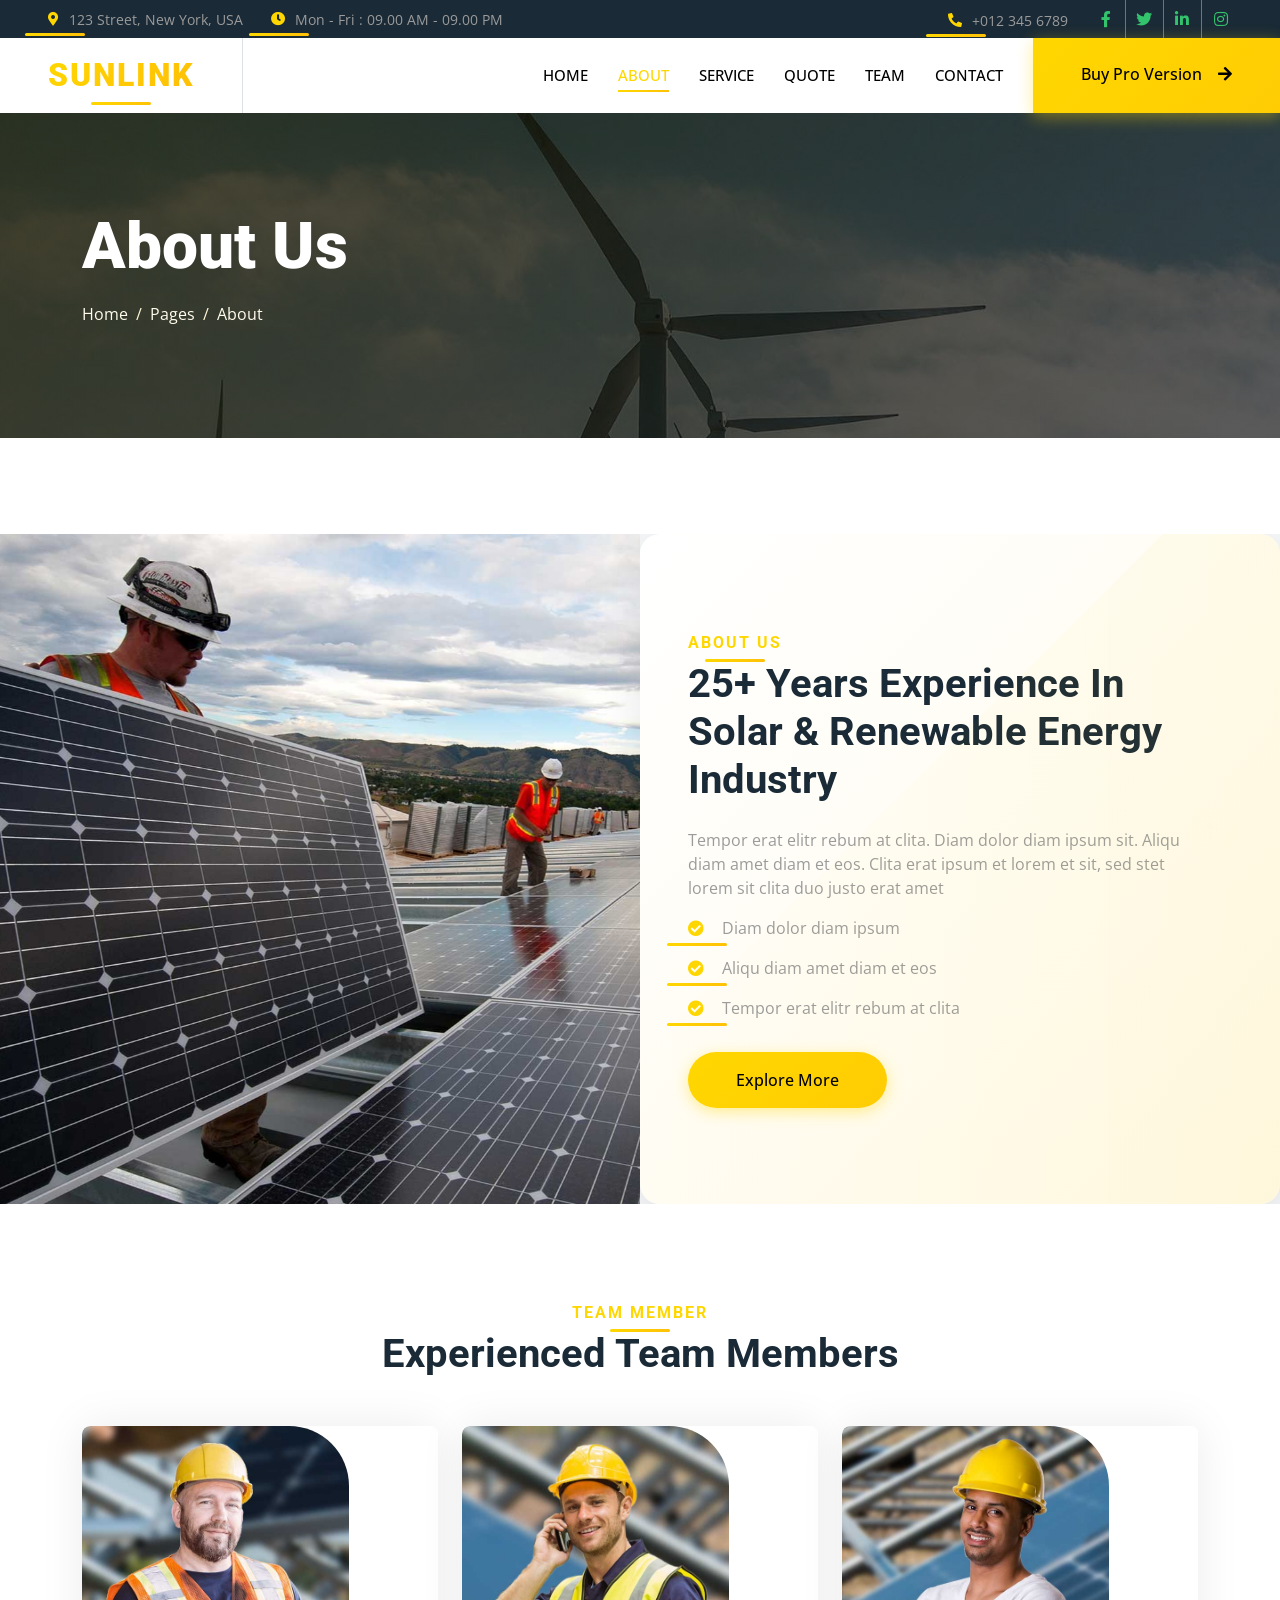
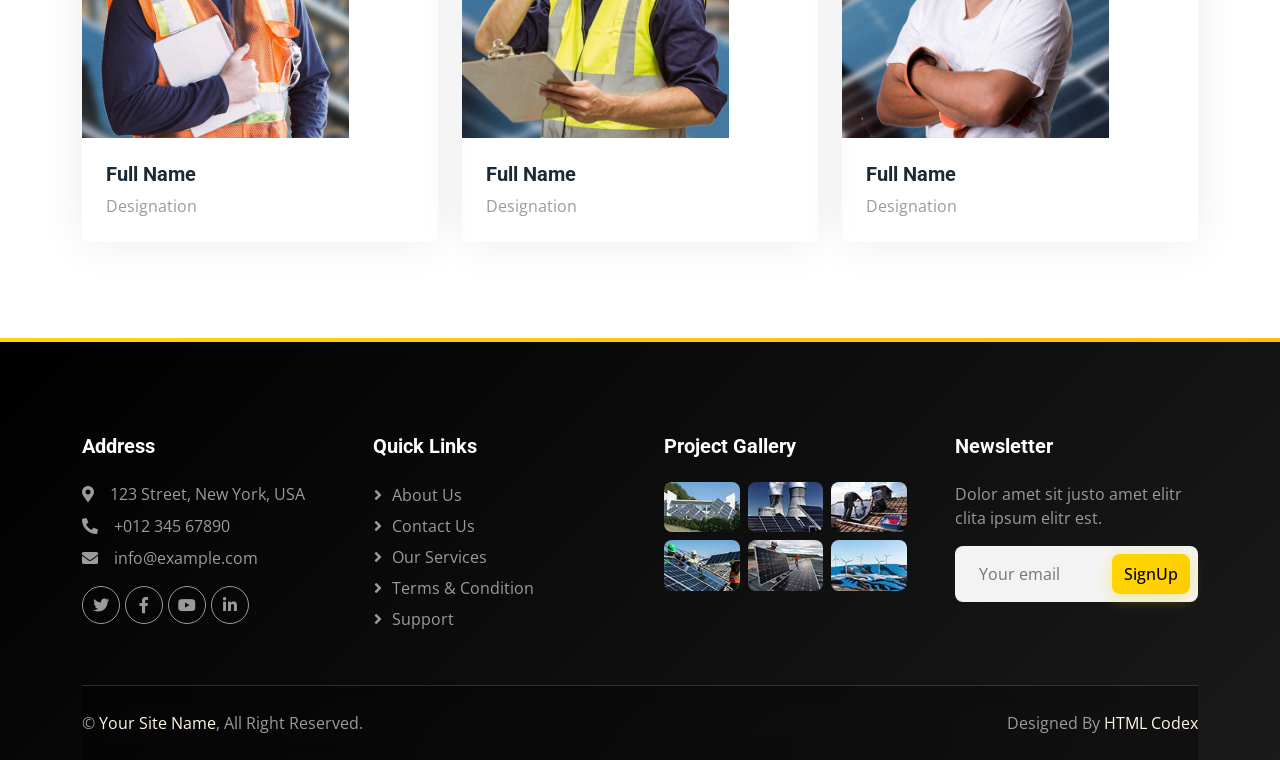
==== about.html @ 8801a206 "first commit" ====
<!DOCTYPE html>
<html lang="en">

<head>
    <meta charset="utf-8">
    <title>sunlink - Renewable Energy Website Template</title>
    <meta content="width=device-width, initial-scale=1.0" name="viewport">
    <meta content="" name="keywords">
    <meta content="" name="description">

    <!-- Favicon -->
    <link href="img/favicon.ico" rel="icon">

    <!-- Google Web Fonts -->
    <link rel="preconnect" href="https://fonts.googleapis.com">
    <link rel="preconnect" href="https://fonts.gstatic.com" crossorigin>
    <link href="https://fonts.googleapis.com/css2?family=Open+Sans:wght@400;500&family=Roboto:wght@500;700;900&display=swap" rel="stylesheet"> 

    <!-- Icon Font Stylesheet -->
    <link href="https://cdnjs.cloudflare.com/ajax/libs/font-awesome/5.10.0/css/all.min.css" rel="stylesheet">
    <link href="https://cdn.jsdelivr.net/npm/bootstrap-icons@1.4.1/font/bootstrap-icons.css" rel="stylesheet">

    <!-- Libraries Stylesheet -->
    <link href="lib/animate/animate.min.css" rel="stylesheet">
    <link href="lib/owlcarousel/assets/owl.carousel.min.css" rel="stylesheet">

    <!-- Customized Bootstrap Stylesheet -->
    <link href="css/bootstrap.min.css" rel="stylesheet">

    <!-- Template Stylesheet -->
    <link href="css/style.css" rel="stylesheet">
</head>

<body>
    <!-- Spinner Start -->
    <div id="spinner" class="show bg-white position-fixed translate-middle w-100 vh-100 top-50 start-50 d-flex align-items-center justify-content-center">
        <div class="spinner-border text-primary" style="width: 3rem; height: 3rem;" role="status">
            <span class="sr-only">Loading...</span>
        </div>
    </div>
    <!-- Spinner End -->


    <!-- Topbar Start -->
    <div class="container-fluid bg-dark p-0">
        <div class="row gx-0 d-none d-lg-flex">
            <div class="col-lg-7 px-5 text-start">
                <div class="h-100 d-inline-flex align-items-center me-4">
                    <small class="fa fa-map-marker-alt text-primary me-2"></small>
                    <small>123 Street, New York, USA</small>
                </div>
                <div class="h-100 d-inline-flex align-items-center">
                    <small class="far fa-clock text-primary me-2"></small>
                    <small>Mon - Fri : 09.00 AM - 09.00 PM</small>
                </div>
            </div>
            <div class="col-lg-5 px-5 text-end">
                <div class="h-100 d-inline-flex align-items-center me-4">
                    <small class="fa fa-phone-alt text-primary me-2"></small>
                    <small>+012 345 6789</small>
                </div>
                <div class="h-100 d-inline-flex align-items-center mx-n2">
                    <a class="btn btn-square btn-link rounded-0 border-0 border-end border-secondary" href=""><i class="fab fa-facebook-f"></i></a>
                    <a class="btn btn-square btn-link rounded-0 border-0 border-end border-secondary" href=""><i class="fab fa-twitter"></i></a>
                    <a class="btn btn-square btn-link rounded-0 border-0 border-end border-secondary" href=""><i class="fab fa-linkedin-in"></i></a>
                    <a class="btn btn-square btn-link rounded-0" href=""><i class="fab fa-instagram"></i></a>
                </div>
            </div>
        </div>
    </div>
    <!-- Topbar End -->


    <!-- Navbar Start -->
    <nav class="navbar navbar-expand-lg bg-white navbar-light sticky-top p-0">
        <a href="index.html" class="navbar-brand d-flex align-items-center border-end px-4 px-lg-5">
            <h2 class="m-0 text-primary">sunlink</h2>
        </a>
        <button type="button" class="navbar-toggler me-4" data-bs-toggle="collapse" data-bs-target="#navbarCollapse">
            <span class="navbar-toggler-icon"></span>
        </button>
        <div class="collapse navbar-collapse" id="navbarCollapse">
            <div class="navbar-nav ms-auto p-4 p-lg-0">
                <a href="index.html" class="nav-item nav-link">Home</a>
                <a href="about.html" class="nav-item nav-link active">About</a>
                <a href="service.html" class="nav-item nav-link">Service</a>
                <a href="quote.html" class="nav-item nav-link">Quote</a>
                <a href="team.html" class="nav-item nav-link">Team</a>
                <a href="contact.html" class="nav-item nav-link">Contact</a>
            </div>
            <a href="https://htmlcodex.com/downloading/?item=2439" class="btn btn-primary rounded-0 py-4 px-lg-5 d-none d-lg-block">Buy Pro Version<i class="fa fa-arrow-right ms-3"></i></a>
        </div>
    </nav>
    <!-- Navbar End -->


    <!-- Page Header Start -->
    <div class="container-fluid page-header py-5">
        <div class="container py-5">
            <h1 class="display-3 text-white mb-3 animated slideInDown">About Us</h1>
            <nav aria-label="breadcrumb animated slideInDown">
                <ol class="breadcrumb">
                    <li class="breadcrumb-item"><a class="text-white" href="#">Home</a></li>
                    <li class="breadcrumb-item"><a class="text-white" href="#">Pages</a></li>
                    <li class="breadcrumb-item text-white active" aria-current="page">About</li>
                </ol>
            </nav>
        </div>
    </div>
    <!-- Page Header End -->


    <!-- About Start -->
    <div class="container-fluid bg-light overflow-hidden px-lg-0" style="margin: 6rem 0;">
        <div class="container about px-lg-0">
            <div class="row g-0 mx-lg-0">
                <div class="col-lg-6 ps-lg-0 wow fadeIn" data-wow-delay="0.1s" style="min-height: 400px;">
                    <div class="position-relative h-100">
                        <img class="position-absolute img-fluid w-100 h-100" src="img/about.jpg" style="object-fit: cover;" alt="">
                    </div>
                </div>
                <div class="col-lg-6 about-text py-5 wow fadeIn" data-wow-delay="0.5s">
                    <div class="p-lg-5 pe-lg-0">
                        <h6 class="text-primary">About Us</h6>
                        <h1 class="mb-4">25+ Years Experience In Solar & Renewable Energy Industry</h1>
                        <p>Tempor erat elitr rebum at clita. Diam dolor diam ipsum sit. Aliqu diam amet diam et eos. Clita erat ipsum et lorem et sit, sed stet lorem sit clita duo justo erat amet</p>
                        <p><i class="fa fa-check-circle text-primary me-3"></i>Diam dolor diam ipsum</p>
                        <p><i class="fa fa-check-circle text-primary me-3"></i>Aliqu diam amet diam et eos</p>
                        <p><i class="fa fa-check-circle text-primary me-3"></i>Tempor erat elitr rebum at clita</p>
                        <a href="" class="btn btn-primary rounded-pill py-3 px-5 mt-3">Explore More</a>
                    </div>
                </div>
            </div>
        </div>
    </div>
    <!-- About End -->


    <!-- Team Start -->
    <div class="container-xxl pb-5">
        <div class="container">
            <div class="text-center mx-auto mb-5 wow fadeInUp" data-wow-delay="0.1s" style="max-width: 600px;">
                <h6 class="text-primary">Team Member</h6>
                <h1 class="mb-4">Experienced Team Members</h1>
            </div>
            <div class="row g-4">
                <div class="col-lg-4 col-md-6 wow fadeInUp" data-wow-delay="0.1s">
                    <div class="team-item rounded overflow-hidden">
                        <div class="d-flex">
                            <img class="img-fluid w-75" src="img/team-1.jpg" alt="">
                            <div class="team-social w-25">
                                <a class="btn btn-lg-square btn-outline-primary rounded-circle mt-3" href=""><i class="fab fa-facebook-f"></i></a>
                                <a class="btn btn-lg-square btn-outline-primary rounded-circle mt-3" href=""><i class="fab fa-twitter"></i></a>
                                <a class="btn btn-lg-square btn-outline-primary rounded-circle mt-3" href=""><i class="fab fa-instagram"></i></a>
                            </div>
                        </div>
                        <div class="p-4">
                            <h5>Full Name</h5>
                            <span>Designation</span>
                        </div>
                    </div>
                </div>
                <div class="col-lg-4 col-md-6 wow fadeInUp" data-wow-delay="0.3s">
                    <div class="team-item rounded overflow-hidden">
                        <div class="d-flex">
                            <img class="img-fluid w-75" src="img/team-2.jpg" alt="">
                            <div class="team-social w-25">
                                <a class="btn btn-lg-square btn-outline-primary rounded-circle mt-3" href=""><i class="fab fa-facebook-f"></i></a>
                                <a class="btn btn-lg-square btn-outline-primary rounded-circle mt-3" href=""><i class="fab fa-twitter"></i></a>
                                <a class="btn btn-lg-square btn-outline-primary rounded-circle mt-3" href=""><i class="fab fa-instagram"></i></a>
                            </div>
                        </div>
                        <div class="p-4">
                            <h5>Full Name</h5>
                            <span>Designation</span>
                        </div>
                    </div>
                </div>
                <div class="col-lg-4 col-md-6 wow fadeInUp" data-wow-delay="0.5s">
                    <div class="team-item rounded overflow-hidden">
                        <div class="d-flex">
                            <img class="img-fluid w-75" src="img/team-3.jpg" alt="">
                            <div class="team-social w-25">
                                <a class="btn btn-lg-square btn-outline-primary rounded-circle mt-3" href=""><i class="fab fa-facebook-f"></i></a>
                                <a class="btn btn-lg-square btn-outline-primary rounded-circle mt-3" href=""><i class="fab fa-twitter"></i></a>
                                <a class="btn btn-lg-square btn-outline-primary rounded-circle mt-3" href=""><i class="fab fa-instagram"></i></a>
                            </div>
                        </div>
                        <div class="p-4">
                            <h5>Full Name</h5>
                            <span>Designation</span>
                        </div>
                    </div>
                </div>
            </div>
        </div>
    </div>
    <!-- Team End -->
        

    <!-- Footer Start -->
    <div class="container-fluid bg-dark text-body footer mt-5 pt-5 wow fadeIn" data-wow-delay="0.1s">
        <div class="container py-5">
            <div class="row g-5">
                <div class="col-lg-3 col-md-6">
                    <h5 class="text-white mb-4">Address</h5>
                    <p class="mb-2"><i class="fa fa-map-marker-alt me-3"></i>123 Street, New York, USA</p>
                    <p class="mb-2"><i class="fa fa-phone-alt me-3"></i>+012 345 67890</p>
                    <p class="mb-2"><i class="fa fa-envelope me-3"></i>info@example.com</p>
                    <div class="d-flex pt-2">
                        <a class="btn btn-square btn-outline-light btn-social" href=""><i class="fab fa-twitter"></i></a>
                        <a class="btn btn-square btn-outline-light btn-social" href=""><i class="fab fa-facebook-f"></i></a>
                        <a class="btn btn-square btn-outline-light btn-social" href=""><i class="fab fa-youtube"></i></a>
                        <a class="btn btn-square btn-outline-light btn-social" href=""><i class="fab fa-linkedin-in"></i></a>
                    </div>
                </div>
                <div class="col-lg-3 col-md-6">
                    <h5 class="text-white mb-4">Quick Links</h5>
                    <a class="btn btn-link" href="">About Us</a>
                    <a class="btn btn-link" href="">Contact Us</a>
                    <a class="btn btn-link" href="">Our Services</a>
                    <a class="btn btn-link" href="">Terms & Condition</a>
                    <a class="btn btn-link" href="">Support</a>
                </div>
                <div class="col-lg-3 col-md-6">
                    <h5 class="text-white mb-4">Project Gallery</h5>
                    <div class="row g-2">
                        <div class="col-4">
                            <img class="img-fluid rounded" src="img/gallery-1.jpg" alt="">
                        </div>
                        <div class="col-4">
                            <img class="img-fluid rounded" src="img/gallery-2.jpg" alt="">
                        </div>
                        <div class="col-4">
                            <img class="img-fluid rounded" src="img/gallery-3.jpg" alt="">
                        </div>
                        <div class="col-4">
                            <img class="img-fluid rounded" src="img/gallery-4.jpg" alt="">
                        </div>
                        <div class="col-4">
                            <img class="img-fluid rounded" src="img/gallery-5.jpg" alt="">
                        </div>
                        <div class="col-4">
                            <img class="img-fluid rounded" src="img/gallery-6.jpg" alt="">
                        </div>
                    </div>
                </div>
                <div class="col-lg-3 col-md-6">
                    <h5 class="text-white mb-4">Newsletter</h5>
                    <p>Dolor amet sit justo amet elitr clita ipsum elitr est.</p>
                    <div class="position-relative mx-auto" style="max-width: 400px;">
                        <input class="form-control border-0 w-100 py-3 ps-4 pe-5" type="text" placeholder="Your email">
                        <button type="button" class="btn btn-primary py-2 position-absolute top-0 end-0 mt-2 me-2">SignUp</button>
                    </div>
                </div>
            </div>
        </div>
        <div class="container">
            <div class="copyright">
                <div class="row">
                    <div class="col-md-6 text-center text-md-start mb-3 mb-md-0">
                        &copy; <a href="#">Your Site Name</a>, All Right Reserved.
                    </div>
                    <div class="col-md-6 text-center text-md-end">
                        
                        <!--/*** The author’s attribution link below must remain intact on your website. ***/-->
                        <!--/*** If you wish to remove this credit link, please purchase the Pro Version from https://htmlcodex.com . ***/-->
                        Designed By <a href="https://htmlcodex.com">HTML Codex</a>
                    </div>
                </div>
            </div>
        </div>
    </div>
    <!-- Footer End -->


    <!-- Back to Top -->
    <a href="#" class="btn btn-lg btn-primary btn-lg-square rounded-circle back-to-top"><i class="fa fa-arrow-up"></i></a>


    <!-- JavaScript Libraries -->
    <script src="https://code.jquery.com/jquery-3.4.1.min.js"></script>
    <script src="https://cdn.jsdelivr.net/npm/bootstrap@5.0.0/dist/js/bootstrap.bundle.min.js"></script>
    <script src="lib/wow/wow.min.js"></script>
    <script src="lib/easing/easing.min.js"></script>
    <script src="lib/waypoints/waypoints.min.js"></script>
    <script src="lib/owlcarousel/owl.carousel.min.js"></script>

    <!-- Template Javascript -->
    <script src="js/main.js"></script>
</body>

</html>
---- css/style.css ----
/********** Template CSS **********/
:root {
    --primary: #FFD700;
    --primary-dark: #FFC107;
    --light: #FFF9E6;
    --dark: #000000;
    --glass: rgba(255, 255, 255, 0.1);
    --glass-border: rgba(255, 215, 0, 0.2);
}

* {
    scroll-behavior: smooth;
}

@keyframes float {
    0%, 100% { transform: translateY(0px); }
    50% { transform: translateY(-20px); }
}

@keyframes pulse-glow {
    0%, 100% { box-shadow: 0 0 20px rgba(255, 215, 0, 0.4); }
    50% { box-shadow: 0 0 40px rgba(255, 215, 0, 0.8); }
}

@keyframes gradient-shift {
    0% { background-position: 0% 50%; }
    50% { background-position: 100% 50%; }
    100% { background-position: 0% 50%; }
}

@keyframes slide-up {
    from {
        opacity: 0;
        transform: translateY(50px);
    }
    to {
        opacity: 1;
        transform: translateY(0);
    }
}

@keyframes fade-in {
    from { opacity: 0; }
    to { opacity: 1; }
}

@keyframes scale-in {
    from {
        opacity: 0;
        transform: scale(0.8);
    }
    to {
        opacity: 1;
        transform: scale(1);
    }
}

@keyframes shimmer {
    0% { background-position: -200% 0; }
    100% { background-position: 200% 0; }
}

.fw-medium {
    font-weight: 500 !important;
}

.fw-bold {
    font-weight: 700 !important;
}

.fw-black {
    font-weight: 900 !important;
}

.back-to-top {
    position: fixed;
    right: 45px;
    bottom: 45px;
    z-index: 9999;
    background: linear-gradient(135deg, #FFD700 0%, #FFC107 100%);
    color: #000000;
    border: none;
    box-shadow: 0 4px 15px rgba(255, 215, 0, 0.4);
    transition: all 0.3s ease;
    animation: pulse-glow 2s infinite;
    cursor: pointer;
    display: flex;
    align-items: center;
    justify-content: center;
}

.back-to-top:hover {
    background: linear-gradient(135deg, #FFC107 0%, #FFD700 100%);
    transform: translateY(-3px) scale(1.1);
    box-shadow: 0 6px 25px rgba(255, 215, 0, 0.8);
}


/*** Spinner ***/
#spinner {
    opacity: 0;
    visibility: hidden;
    transition: opacity .5s ease-out, visibility 0s linear .5s;
    z-index: 99999;
}

#spinner.show {
    transition: opacity .5s ease-out, visibility 0s linear 0s;
    visibility: visible;
    opacity: 1;
}


/*** Button ***/
.btn {
    font-weight: 500;
    transition: .5s;
}

.btn.btn-primary {
    background: linear-gradient(135deg, #FFD700 0%, #FFC107 100%);
    background-size: 200% 200%;
    border: none;
    box-shadow: 0 4px 15px rgba(255, 215, 0, 0.4);
    animation: gradient-shift 3s ease infinite;
}

.btn.btn-primary:hover {
    background: linear-gradient(135deg, #FFC107 0%, #FFD700 100%);
    transform: translateY(-2px) scale(1.05);
    box-shadow: 0 6px 25px rgba(255, 215, 0, 0.6);
}

.btn.btn-outline-primary:hover {
    color: #000000;
    background: var(--primary);
    border-color: var(--primary);
    transform: scale(1.05);
}

.btn-square {
    width: 38px;
    height: 38px;
}

.btn-sm-square {
    width: 32px;
    height: 32px;
}

.btn-lg-square {
    width: 48px;
    height: 48px;
}

.btn-square,
.btn-sm-square,
.btn-lg-square {
    padding: 0;
    display: flex;
    align-items: center;
    justify-content: center;
    font-weight: normal;
}

/*** Navbar ***/
.navbar.sticky-top {
    top: -100px;
    transition: .5s;
}

.navbar .navbar-brand,
.navbar a.btn {
    height: 75px;
}

.navbar .navbar-brand h2 {
    background: linear-gradient(135deg, #FFD700 0%, #FFC107 50%, #FFD700 100%);
    background-size: 200% auto;
    -webkit-background-clip: text;
    -webkit-text-fill-color: transparent;
    background-clip: text;
    font-weight: 900;
    animation: gradient-shift 3s linear infinite;
}

.navbar .navbar-nav .nav-link {
    margin-right: 30px;
    padding: 25px 0;
    color: var(--dark);
    font-size: 15px;
    font-weight: 500;
    text-transform: uppercase;
    outline: none;
    position: relative;
}

.navbar .navbar-nav .nav-link::after {
    content: '';
    position: absolute;
    bottom: 20px;
    left: 0;
    width: 0;
    height: 2px;
    background: linear-gradient(90deg, #FFD700, #FFC107);
    transition: width 0.3s ease;
}

.navbar .navbar-nav .nav-link:hover::after,
.navbar .navbar-nav .nav-link.active::after {
    width: 100%;
}

.navbar .navbar-nav .nav-link:hover,
.navbar .navbar-nav .nav-link.active {
    color: var(--primary);
}

.navbar .dropdown-toggle::after {
    border: none;
    content: "\f107";
    font-family: "Font Awesome 5 Free";
    font-weight: 900;
    vertical-align: middle;
    margin-left: 8px;
}

@media (max-width: 991.98px) {
    .navbar .navbar-nav .nav-link  {
        margin-right: 0;
        padding: 10px 0;
    }

    .navbar .navbar-nav {
        border-top: 1px solid #EEEEEE;
    }
}

@media (min-width: 992px) {
    .navbar .nav-item .dropdown-menu {
        display: block;
        border: none;
        margin-top: 0;
        top: 150%;
        opacity: 0;
        visibility: hidden;
        transition: .5s;
    }

    .navbar .nav-item:hover .dropdown-menu {
        top: 100%;
        visibility: visible;
        transition: .5s;
        opacity: 1;
    }
}


/*** Header ***/
.owl-carousel-inner {
    position: absolute;
    width: 100%;
    height: 100%;
    top: 0;
    left: 0;
    display: flex;
    align-items: center;
    background: linear-gradient(135deg, rgba(0, 0, 0, 0.8) 0%, rgba(0, 0, 0, 0.5) 50%, rgba(0, 0, 0, 0.7) 100%);
}

.header-carousel .owl-carousel-item {
    position: relative;
    overflow: hidden;
}

.header-carousel .owl-carousel-item img {
    transition: transform 0.8s ease;
}

.header-carousel .owl-carousel-item:hover img {
    transform: scale(1.1);
}

@media (max-width: 768px) {
    .header-carousel .owl-carousel-item {
        position: relative;
        min-height: 500px;
    }

    .header-carousel .owl-carousel-item img {
        position: absolute;
        width: 100%;
        height: 100%;
        object-fit: cover;
    }

    .header-carousel .owl-carousel-item p {
        font-size: 16px !important;
    }
}

.header-carousel .owl-dots {
    position: absolute;
    width: 60px;
    height: 100%;
    top: 0;
    right: 30px;
    display: flex;
    flex-direction: column;
    align-items: center;
    justify-content: center;
}

.header-carousel .owl-dots .owl-dot {
    position: relative;
    width: 45px;
    height: 45px;
    margin: 5px 0;
    background: #FFFFFF;
    box-shadow: 0 0 30px rgba(255, 255, 255, .9);
    border-radius: 45px;
    transition: .5s;
}

.header-carousel .owl-dots .owl-dot.active {
    width: 60px;
    height: 60px;
}

.header-carousel .owl-dots .owl-dot img {
    position: absolute;
    width: 100%;
    height: 100%;
    object-fit: cover;
    padding: 2px;
    border-radius: 45px;
    transition: .5s;
}

.page-header {
    background: linear-gradient(rgba(0, 0, 0, .1), rgba(0, 0, 0, .1)), url(../img/carousel-1.jpg) center center no-repeat;
    background-size: cover;
}

.breadcrumb-item + .breadcrumb-item::before {
    color: var(--light);
}


/*** About ***/
@media (min-width: 992px) {
    .container.about {
        max-width: 100% !important;
    }

    .about-text  {
        padding-right: calc(((100% - 960px) / 2) + .75rem);
    }
}

@media (min-width: 1200px) {
    .about-text  {
        padding-right: calc(((100% - 1140px) / 2) + .75rem);
    }
}

@media (min-width: 1400px) {
    .about-text  {
        padding-right: calc(((100% - 1320px) / 2) + .75rem);
    }
}

.about-text {
    background: linear-gradient(135deg, rgba(255, 255, 255, 0.95) 0%, rgba(255, 249, 230, 0.95) 100%);
    backdrop-filter: blur(10px);
    border-radius: 20px;
    box-shadow: 0 10px 40px rgba(0, 0, 0, 0.1);
    position: relative;
    overflow: hidden;
}

.about-text::before {
    content: '';
    position: absolute;
    top: -50%;
    right: -50%;
    width: 100%;
    height: 200%;
    background: linear-gradient(45deg, transparent, rgba(255, 215, 0, 0.05), transparent);
    transform: rotate(45deg);
    animation: shimmer 8s linear infinite;
}


/*** Service ***/
.service-item {
    box-shadow: 0 0 45px rgba(0, 0, 0, .08);
    transition: transform 0.4s cubic-bezier(0.175, 0.885, 0.32, 1.275), box-shadow 0.4s ease;
    border: 1px solid rgba(255, 215, 0, 0.1);
    backdrop-filter: blur(10px);
    background: rgba(255, 255, 255, 0.95);
    overflow: hidden;
    position: relative;
}

.service-item::before {
    content: '';
    position: absolute;
    top: 0;
    left: -100%;
    width: 100%;
    height: 100%;
    background: linear-gradient(90deg, transparent, rgba(255, 215, 0, 0.1), transparent);
    transition: left 0.5s ease;
}

.service-item:hover::before {
    left: 100%;
}

.service-item:hover {
    transform: translateY(-15px) scale(1.02);
    box-shadow: 0 20px 50px rgba(255, 215, 0, 0.4);
    border-color: var(--primary);
}

.service-icon {
    position: relative;
    margin: -50px 0 25px 0;
    width: 100px;
    height: 100px;
    display: flex;
    align-items: center;
    justify-content: center;
    color: var(--dark);
    background: linear-gradient(135deg, #FFD700 0%, #FFC107 100%);
    border-radius: 100px;
    box-shadow: 0 0 45px rgba(255, 215, 0, .4);
    transition: all 0.5s cubic-bezier(0.175, 0.885, 0.32, 1.275);
    animation: float 3s ease-in-out infinite;
}

.service-item:hover .service-icon {
    color: var(--primary);
    background: var(--dark);
    transform: scale(1.2) rotate(360deg);
    box-shadow: 0 0 60px rgba(255, 215, 0, 0.8);
    animation: none;
}


/*** Quote ***/
@media (min-width: 992px) {
    .container.quote {
        max-width: 100% !important;
    }

    .quote-text  {
        padding-right: calc(((100% - 960px) / 2) + .75rem);
    }
}

@media (min-width: 1200px) {
    .quote-text  {
        padding-right: calc(((100% - 1140px) / 2) + .75rem);
    }
}

@media (min-width: 1400px) {
    .quote-text  {
        padding-right: calc(((100% - 1320px) / 2) + .75rem);
    }
}

.quote-text {
    background: linear-gradient(135deg, rgba(255, 255, 255, 0.95) 0%, rgba(255, 249, 230, 0.95) 100%);
    backdrop-filter: blur(10px);
    border-radius: 20px;
    box-shadow: 0 10px 40px rgba(0, 0, 0, 0.1);
    position: relative;
    overflow: hidden;
}

.quote-text::before {
    content: '';
    position: absolute;
    top: -50%;
    left: -50%;
    width: 100%;
    height: 200%;
    background: linear-gradient(45deg, transparent, rgba(255, 215, 0, 0.05), transparent);
    transform: rotate(45deg);
    animation: shimmer 8s linear infinite reverse;
}


/*** Team ***/
.team-item {
    box-shadow: 0 0 45px rgba(0, 0, 0, .08);
    transition: transform 0.4s cubic-bezier(0.175, 0.885, 0.32, 1.275), box-shadow 0.4s ease;
    overflow: hidden;
    position: relative;
}

.team-item::after {
    content: '';
    position: absolute;
    bottom: 0;
    left: 0;
    width: 100%;
    height: 4px;
    background: linear-gradient(90deg, #FFD700, #FFC107, #FFD700);
    background-size: 200% 100%;
    animation: gradient-shift 3s linear infinite;
    transform: scaleX(0);
    transition: transform 0.4s ease;
}

.team-item:hover::after {
    transform: scaleX(1);
}

.team-item:hover {
    transform: translateY(-15px) scale(1.02);
    box-shadow: 0 20px 50px rgba(255, 215, 0, 0.4);
}

.team-item img {
    border-radius: 8px 60px 0 0;
    transition: transform 0.5s ease;
}

.team-item:hover img {
    transform: scale(1.1);
}

.team-item .team-social {
    display: flex;
    flex-direction: column;
    align-items: center;
    justify-content: flex-end;
    background: #FFFFFF;
    transition: .5s;
}

.team-item .team-social .btn-outline-primary {
    border-color: var(--primary);
    color: var(--dark);
    transition: all 0.3s ease;
    opacity: 0;
    transform: translateX(-20px);
    animation: slide-in 0.5s ease forwards;
}

.team-item:hover .team-social .btn-outline-primary {
    opacity: 1;
    transform: translateX(0);
}

.team-item .team-social .btn-outline-primary:nth-child(1) { animation-delay: 0.1s; }
.team-item .team-social .btn-outline-primary:nth-child(2) { animation-delay: 0.2s; }
.team-item .team-social .btn-outline-primary:nth-child(3) { animation-delay: 0.3s; }

.team-item .team-social .btn-outline-primary:hover {
    background: var(--primary);
    border-color: var(--primary);
    color: var(--dark);
    transform: scale(1.2) rotate(10deg);
}


/*** Contact ***/
@media (min-width: 992px) {
    .container.contact {
        max-width: 100% !important;
    }

    .contact-text  {
        padding-left: calc(((100% - 960px) / 2) + .75rem);
    }
}

@media (min-width: 1200px) {
    .contact-text  {
        padding-left: calc(((100% - 1140px) / 2) + .75rem);
    }
}

@media (min-width: 1400px) {
    .contact-text  {
        padding-left: calc(((100% - 1320px) / 2) + .75rem);
    }
}

.contact-text {
    background: linear-gradient(135deg, rgba(255, 255, 255, 0.95) 0%, rgba(255, 249, 230, 0.95) 100%);
    backdrop-filter: blur(10px);
    border-radius: 20px;
    box-shadow: 0 10px 40px rgba(0, 0, 0, 0.1);
    position: relative;
    overflow: hidden;
}

.contact-text::before {
    content: '';
    position: absolute;
    top: -50%;
    right: -50%;
    width: 100%;
    height: 200%;
    background: linear-gradient(45deg, transparent, rgba(255, 215, 0, 0.05), transparent);
    transform: rotate(45deg);
    animation: shimmer 8s linear infinite;
}


/*** Footer ***/
.footer {
    background: linear-gradient(135deg, #000000 0%, #1a1a1a 100%);
    position: relative;
    overflow: hidden;
}

.footer::before {
    content: '';
    position: absolute;
    top: 0;
    left: 0;
    right: 0;
    height: 4px;
    background: linear-gradient(90deg, #FFD700, #FFC107, #FFD700);
    background-size: 200% 100%;
    animation: gradient-shift 3s linear infinite;
}

.footer .btn.btn-social {
    margin-right: 5px;
    color: #9B9B9B;
    border: 1px solid #9B9B9B;
    border-radius: 38px;
    transition: .3s;
    backdrop-filter: blur(5px);
}

.footer .btn.btn-social:hover {
    color: var(--primary);
    background: var(--dark);
    border-color: var(--primary);
    transform: translateY(-3px) scale(1.1);
    box-shadow: 0 5px 20px rgba(255, 215, 0, 0.4);
}

.footer .btn.btn-link {
    display: block;
    margin-bottom: 5px;
    padding: 0;
    text-align: left;
    color: #9B9B9B;
    font-weight: normal;
    text-transform: capitalize;
    transition: .3s;
    position: relative;
}

.footer .btn.btn-link::before {
    position: relative;
    content: "\f105";
    font-family: "Font Awesome 5 Free";
    font-weight: 900;
    margin-right: 10px;
    transition: transform 0.3s ease;
}

.footer .btn.btn-link:hover {
    color: var(--primary);
    letter-spacing: 1px;
    box-shadow: none;
    padding-left: 10px;
}

.footer .btn.btn-link:hover::before {
    transform: translateX(5px);
}

.footer .copyright {
    padding: 25px 0;
    border-top: 1px solid rgba(255, 215, 0, 0.2);
    background: rgba(0, 0, 0, 0.3);
    backdrop-filter: blur(10px);
}

.footer .copyright a {
    color: var(--light);
    transition: color 0.3s ease;
}

.footer .copyright a:hover {
    color: var(--primary);
    text-decoration: underline;
}

/*** Form Enhancements ***/
.form-control,
.form-select {
    border: 2px solid rgba(255, 215, 0, 0.2);
    transition: all 0.3s ease;
    background: rgba(255, 255, 255, 0.95);
}

.form-control:focus,
.form-select:focus {
    border-color: var(--primary);
    box-shadow: 0 0 15px rgba(255, 215, 0, 0.3);
    background: #FFFFFF;
}

.form-floating > .form-control:focus ~ label,
.form-floating > .form-control:not(:placeholder-shown) ~ label {
    color: var(--primary);
}

/*** Section Headers ***/
.text-primary {
    color: var(--primary) !important;
    text-transform: uppercase;
    letter-spacing: 2px;
    font-weight: 700;
    position: relative;
    display: inline-block;
}

.text-primary::after {
    content: '';
    position: absolute;
    bottom: -10px;
    left: 50%;
    transform: translateX(-50%);
    width: 60px;
    height: 3px;
    background: linear-gradient(90deg, #FFD700, #FFC107);
    border-radius: 2px;
}

/*** Page Header ***/
.page-header {
    background: linear-gradient(135deg, rgba(0, 0, 0, 0.8) 0%, rgba(0, 0, 0, 0.6) 100%), url(../img/carousel-1.jpg) center center no-repeat;
    background-size: cover;
    background-attachment: fixed;
    position: relative;
}

.page-header::before {
    content: '';
    position: absolute;
    top: 0;
    left: 0;
    right: 0;
    bottom: 0;
    background: linear-gradient(135deg, rgba(255, 215, 0, 0.1) 0%, transparent 100%);
}
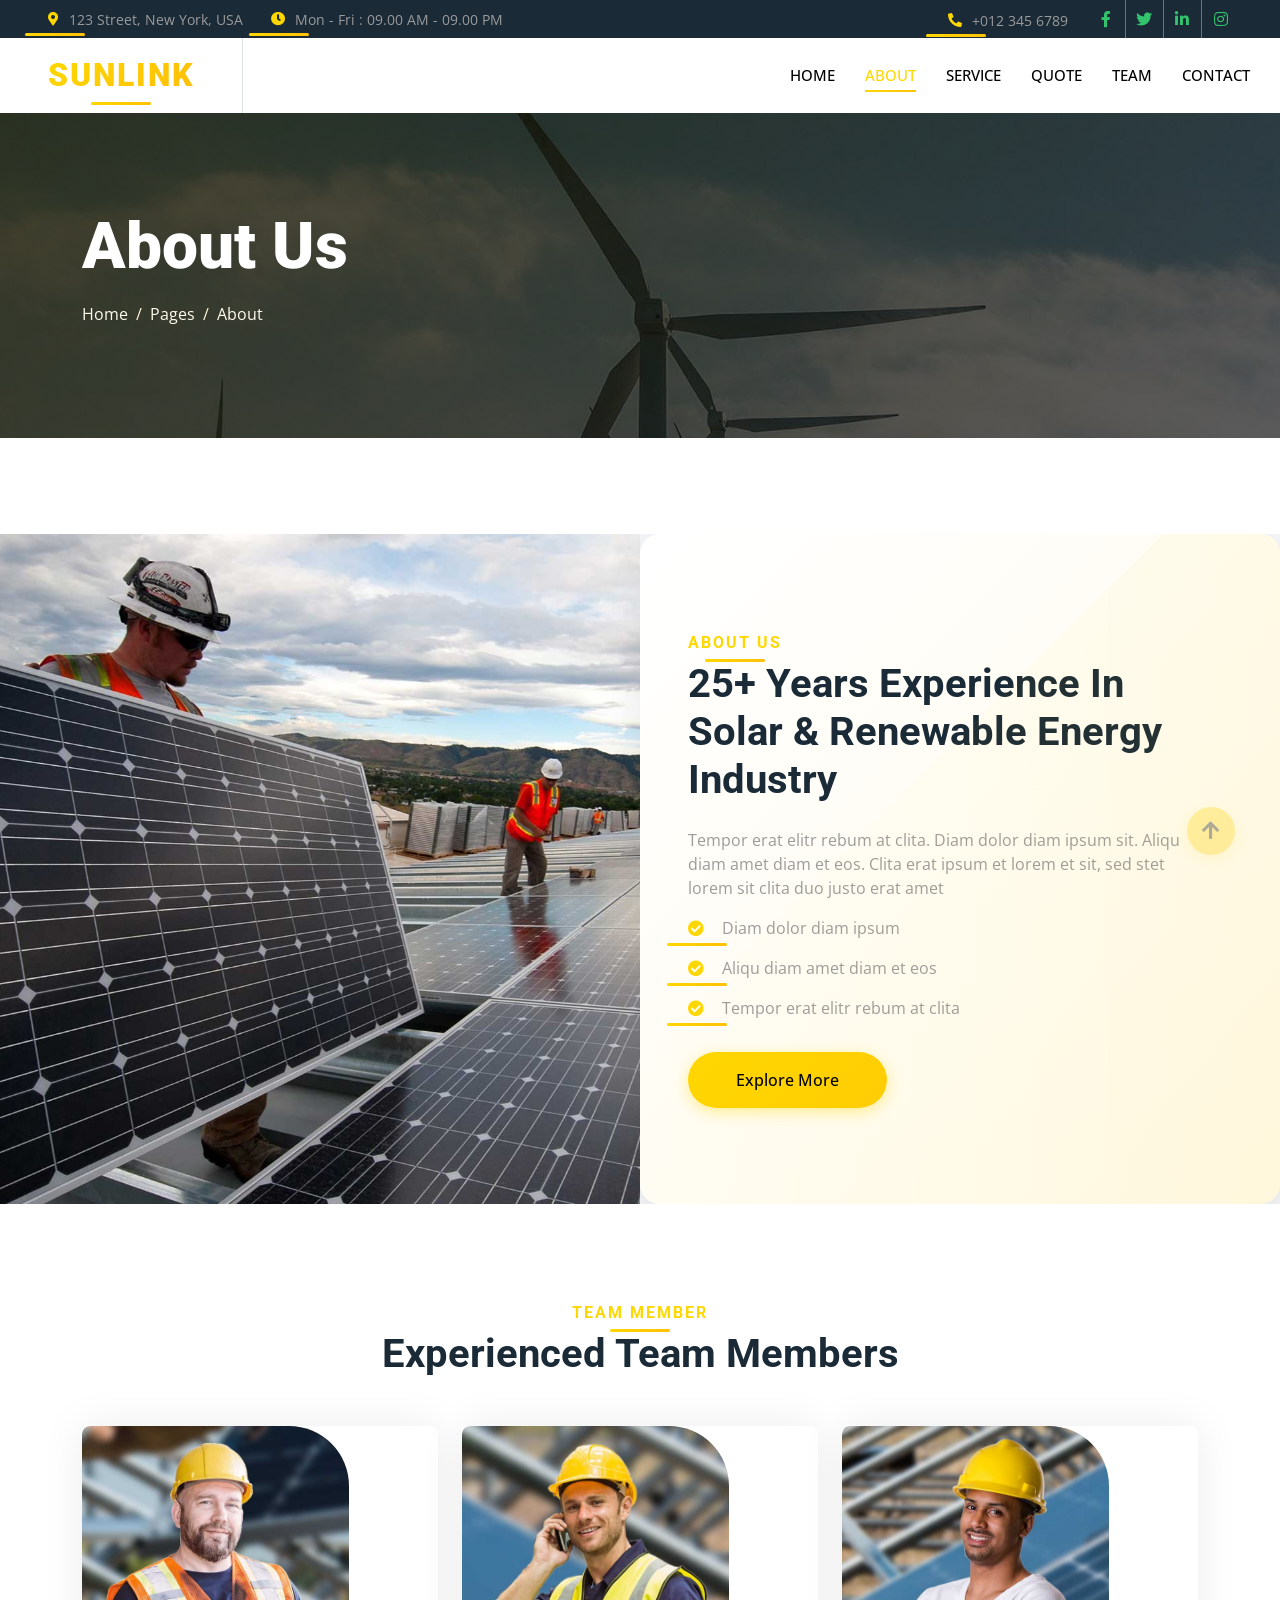
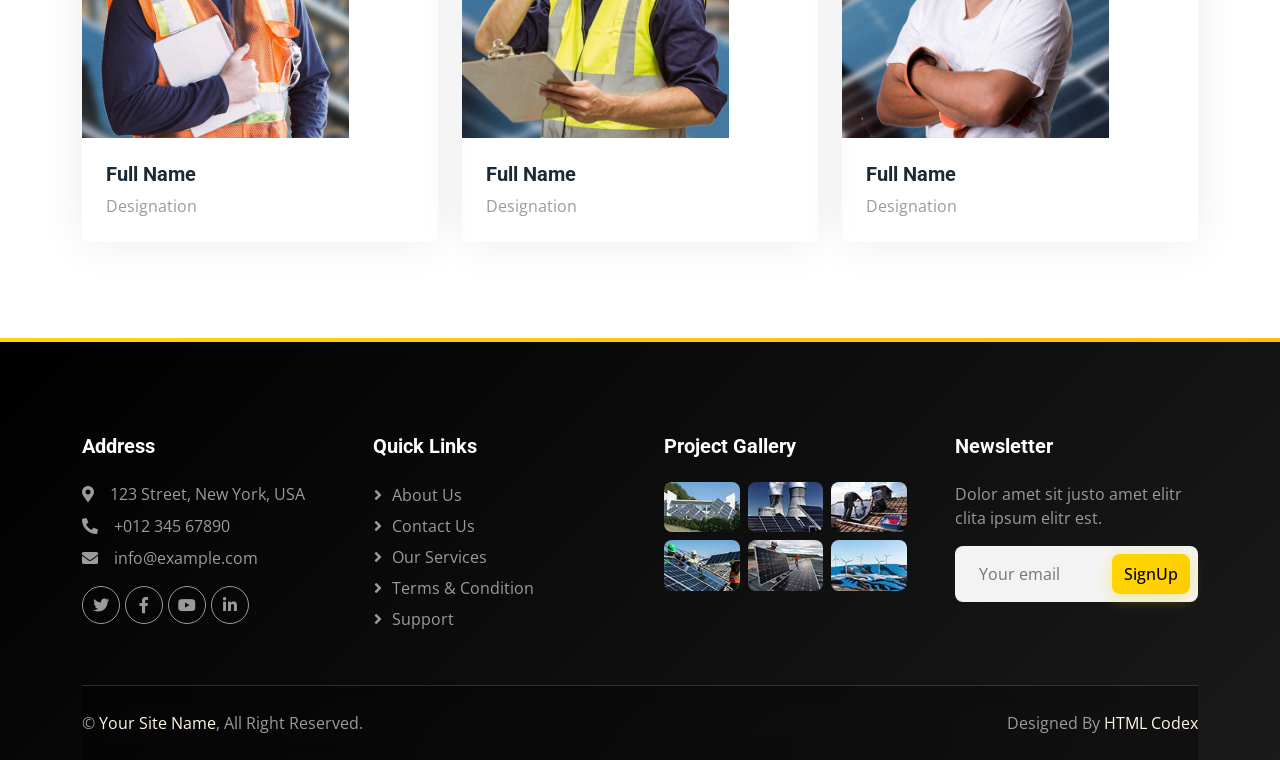
==== commit ad72c22c: "update new design" ====
--- a/about.html
+++ b/about.html
@@ -88,8 +88,7 @@
                 <a href="team.html" class="nav-item nav-link">Team</a>
                 <a href="contact.html" class="nav-item nav-link">Contact</a>
             </div>
-            <a href="https://htmlcodex.com/downloading/?item=2439" class="btn btn-primary rounded-0 py-4 px-lg-5 d-none d-lg-block">Buy Pro Version<i class="fa fa-arrow-right ms-3"></i></a>
-        </div>
+         </div>
     </nav>
     <!-- Navbar End -->
 
--- a/css/style.css
+++ b/css/style.css
@@ -757,4 +757,423 @@
     right: 0;
     bottom: 0;
     background: linear-gradient(135deg, rgba(255, 215, 0, 0.1) 0%, transparent 100%);
+}
+
+
+/*** Full-Screen Scroll Assembly ***/
+.t3d-wrap {
+    position: relative;
+    height: 300vh;
+    background: #fff;
+}
+
+.t3d-sticky {
+    position: sticky;
+    top: 0;
+    height: 100vh;
+    overflow: hidden;
+    display: flex;
+    align-items: center;
+    justify-content: center;
+    background: #fff;
+}
+
+.t3d-scene {
+    width: 100%;
+    max-width: 1100px;
+    margin: 0 auto;
+    padding: 40px 20px;
+    display: flex;
+    flex-direction: column;
+    align-items: center;
+    gap: 30px;
+}
+
+.t3d-images {
+    position: relative;
+    width: 100%;
+    aspect-ratio: 1920 / 934;
+    max-height: 70vh;
+    overflow: hidden;
+}
+
+.t3d-img-wrap {
+    position: absolute;
+    top: 0;
+    left: 0;
+    width: 100%;
+    height: 100%;
+    display: flex;
+    flex-direction: column;
+    align-items: center;
+    justify-content: center;
+    will-change: transform, opacity;
+}
+
+.t3d-img-wrap img {
+    width: 100%;
+    height: 100%;
+    object-fit: contain;
+    display: block;
+}
+
+.t3d-label {
+    position: absolute;
+    bottom: 20px;
+    left: 50%;
+    transform: translateX(-50%);
+    font-size: 14px;
+    font-weight: 600;
+    color: #000;
+    background: rgba(255,255,255,0.9);
+    padding: 6px 20px;
+    border-radius: 20px;
+    border: 1px solid rgba(0,0,0,0.08);
+    letter-spacing: 1px;
+    text-transform: uppercase;
+    white-space: nowrap;
+}
+
+.t3d-counter {
+    display: flex;
+    align-items: baseline;
+    gap: 6px;
+    font-family: 'Roboto', sans-serif;
+    font-weight: 700;
+    color: #000;
+}
+
+.t3d-current {
+    font-size: 48px;
+    line-height: 1;
+    transition: opacity 0.2s;
+}
+
+.t3d-divider {
+    font-size: 24px;
+    color: #ccc;
+}
+
+.t3d-total {
+    font-size: 24px;
+    color: #ccc;
+}
+
+.t3d-progress {
+    width: 280px;
+    display: flex;
+    flex-direction: column;
+    align-items: center;
+    gap: 12px;
+}
+
+.t3d-progress-fill {
+    width: 0%;
+    height: 3px;
+    background: #000;
+    border-radius: 2px;
+    transition: width 0.05s linear;
+}
+
+.t3d-progress-steps {
+    display: flex;
+    gap: 40px;
+}
+
+.t3d-ps {
+    width: 10px;
+    height: 10px;
+    border-radius: 50%;
+    background: #ddd;
+    transition: background 0.3s;
+    cursor: default;
+}
+
+.t3d-ps.active {
+    background: #000;
+}
+
+.t3d-hint {
+    position: absolute;
+    bottom: 30px;
+    left: 50%;
+    transform: translateX(-50%);
+    display: flex;
+    flex-direction: column;
+    align-items: center;
+    gap: 6px;
+    opacity: 1;
+    transition: opacity 0.3s;
+}
+
+.t3d-hint-icon {
+    font-size: 18px;
+    color: #000;
+    animation: t3d-bounce 2s infinite;
+}
+
+.t3d-hint-text {
+    font-size: 11px;
+    color: #999;
+    letter-spacing: 2px;
+    text-transform: uppercase;
+    font-weight: 500;
+}
+
+@keyframes t3d-bounce {
+    0%, 100% { transform: translateY(0); }
+    50% { transform: translateY(8px); }
+}
+
+@media (max-width: 768px) {
+    .t3d-scene {
+        padding: 16px 12px;
+        gap: 16px;
+    }
+
+    .t3d-images {
+        aspect-ratio: auto;
+        height: 50vh;
+        max-height: 50vh;
+    }
+
+    .t3d-current {
+        font-size: 36px;
+    }
+
+    .t3d-divider, .t3d-total {
+        font-size: 18px;
+    }
+
+    .t3d-progress {
+        width: 220px;
+    }
+
+    .t3d-label {
+        font-size: 11px;
+        padding: 4px 14px;
+        bottom: 10px;
+        white-space: normal;
+        max-width: 90%;
+    }
+
+    .t3d-hint {
+        bottom: 16px;
+    }
+
+    .t3d-hint-text {
+        font-size: 10px;
+    }
+}
+
+@media (max-width: 576px) {
+    .t3d-scene {
+        padding: 10px 8px;
+        gap: 10px;
+    }
+
+    .t3d-images {
+        height: 45vh;
+        max-height: 45vh;
+    }
+
+    .t3d-counter {
+        margin-bottom: 0;
+    }
+
+    .t3d-current {
+        font-size: 28px;
+    }
+
+    .t3d-divider, .t3d-total {
+        font-size: 14px;
+    }
+
+    .t3d-progress {
+        width: 80%;
+        max-width: 260px;
+    }
+
+    .t3d-progress-steps {
+        gap: 24px;
+    }
+
+    .t3d-ps {
+        width: 8px;
+        height: 8px;
+    }
+
+    .t3d-label {
+        font-size: 10px;
+        padding: 3px 10px;
+        bottom: 8px;
+    }
+
+    .t3d-hint {
+        bottom: 12px;
+    }
+
+    .t3d-hint-icon {
+        font-size: 14px;
+    }
+
+    .t3d-hint-text {
+        font-size: 9px;
+    }
+}
+
+
+/*** Spec Cards ***/
+.spec-card {
+    background: linear-gradient(135deg, rgba(255, 255, 255, 0.95) 0%, rgba(255, 249, 230, 0.95) 100%);
+    backdrop-filter: blur(10px);
+    border-radius: 16px;
+    box-shadow: 0 8px 32px rgba(0, 0, 0, 0.08);
+    border: 1px solid rgba(255, 215, 0, 0.15);
+    padding: 24px;
+    height: 100%;
+    transition: transform 0.3s ease, box-shadow 0.3s ease;
+}
+
+.spec-card:hover {
+    transform: translateY(-4px);
+    box-shadow: 0 12px 40px rgba(255, 215, 0, 0.2);
+}
+
+.spec-table {
+    margin-bottom: 0;
+}
+
+.spec-table tr {
+    border-bottom: 1px solid rgba(255, 215, 0, 0.1) !important;
+}
+
+.spec-table tr:last-child {
+    border-bottom: none !important;
+}
+
+.spec-label {
+    color: #666;
+    font-weight: 500;
+    padding: 12px 8px 12px 0 !important;
+    width: 45%;
+    font-size: 14px;
+}
+
+.spec-value {
+    color: var(--dark);
+    font-weight: 600;
+    padding: 12px 0 12px 8px !important;
+    text-align: right;
+    font-size: 14px;
+}
+
+
+/*** Feature Cards ***/
+.feature-card {
+    background: linear-gradient(135deg, rgba(255, 255, 255, 0.95) 0%, rgba(255, 249, 230, 0.95) 100%);
+    backdrop-filter: blur(10px);
+    border-radius: 16px;
+    box-shadow: 0 8px 32px rgba(0, 0, 0, 0.06);
+    border: 1px solid rgba(255, 215, 0, 0.12);
+    transition: transform 0.4s cubic-bezier(0.175, 0.885, 0.32, 1.275), box-shadow 0.4s ease;
+    height: 100%;
+}
+
+.feature-card:hover {
+    transform: translateY(-10px) scale(1.02);
+    box-shadow: 0 16px 48px rgba(255, 215, 0, 0.25);
+    border-color: var(--primary);
+}
+
+.feature-icon {
+    width: 64px;
+    height: 64px;
+    display: flex;
+    align-items: center;
+    justify-content: center;
+    background: linear-gradient(135deg, #FFD700 0%, #FFC107 100%);
+    border-radius: 16px;
+    color: var(--dark);
+    box-shadow: 0 4px 16px rgba(255, 215, 0, 0.3);
+    transition: transform 0.3s ease;
+}
+
+.feature-card:hover .feature-icon {
+    transform: scale(1.15) rotate(-5deg);
+}
+
+
+/*** Responsive ***/
+@media (max-width: 768px) {
+    .spec-card {
+        padding: 16px;
+    }
+
+    .spec-label, .spec-value {
+        font-size: 13px;
+    }
+}
+
+/*** Video Showcase ***/
+.video-showcase {
+    background: linear-gradient(180deg, #fff 0%, var(--light) 100%);
+}
+
+.showcase-video-card {
+    position: relative;
+    height: 100%;
+    min-height: 220px;
+    background: var(--dark);
+    box-shadow: 0 10px 30px rgba(0, 0, 0, 0.12);
+    transition: transform 0.3s ease, box-shadow 0.3s ease;
+}
+
+.showcase-video-card:hover {
+    transform: translateY(-6px);
+    box-shadow: 0 18px 38px rgba(0, 0, 0, 0.2);
+}
+
+.showcase-video {
+    display: block;
+    width: 100%;
+    height: 100%;
+    min-height: 220px;
+    object-fit: cover;
+    background: #111;
+}
+
+.showcase-video-featured,
+.showcase-video-featured .showcase-video {
+    min-height: 460px;
+}
+
+.showcase-video-caption {
+    position: absolute;
+    right: 0;
+    bottom: 0;
+    left: 0;
+    padding: 3rem 1.5rem 1.25rem;
+    pointer-events: none;
+    background: linear-gradient(transparent, rgba(0, 0, 0, 0.85));
+}
+
+.showcase-video-caption h3,
+.showcase-video-caption h4 {
+    text-shadow: 0 2px 4px rgba(0, 0, 0, 0.45);
+}
+
+@media (max-width: 991.98px) {
+    .showcase-video-featured,
+    .showcase-video-featured .showcase-video {
+        min-height: 360px;
+    }
+}
+
+@media (max-width: 575.98px) {
+    .showcase-video,
+    .showcase-video-featured,
+    .showcase-video-featured .showcase-video {
+        min-height: 240px;
+    }
 }
